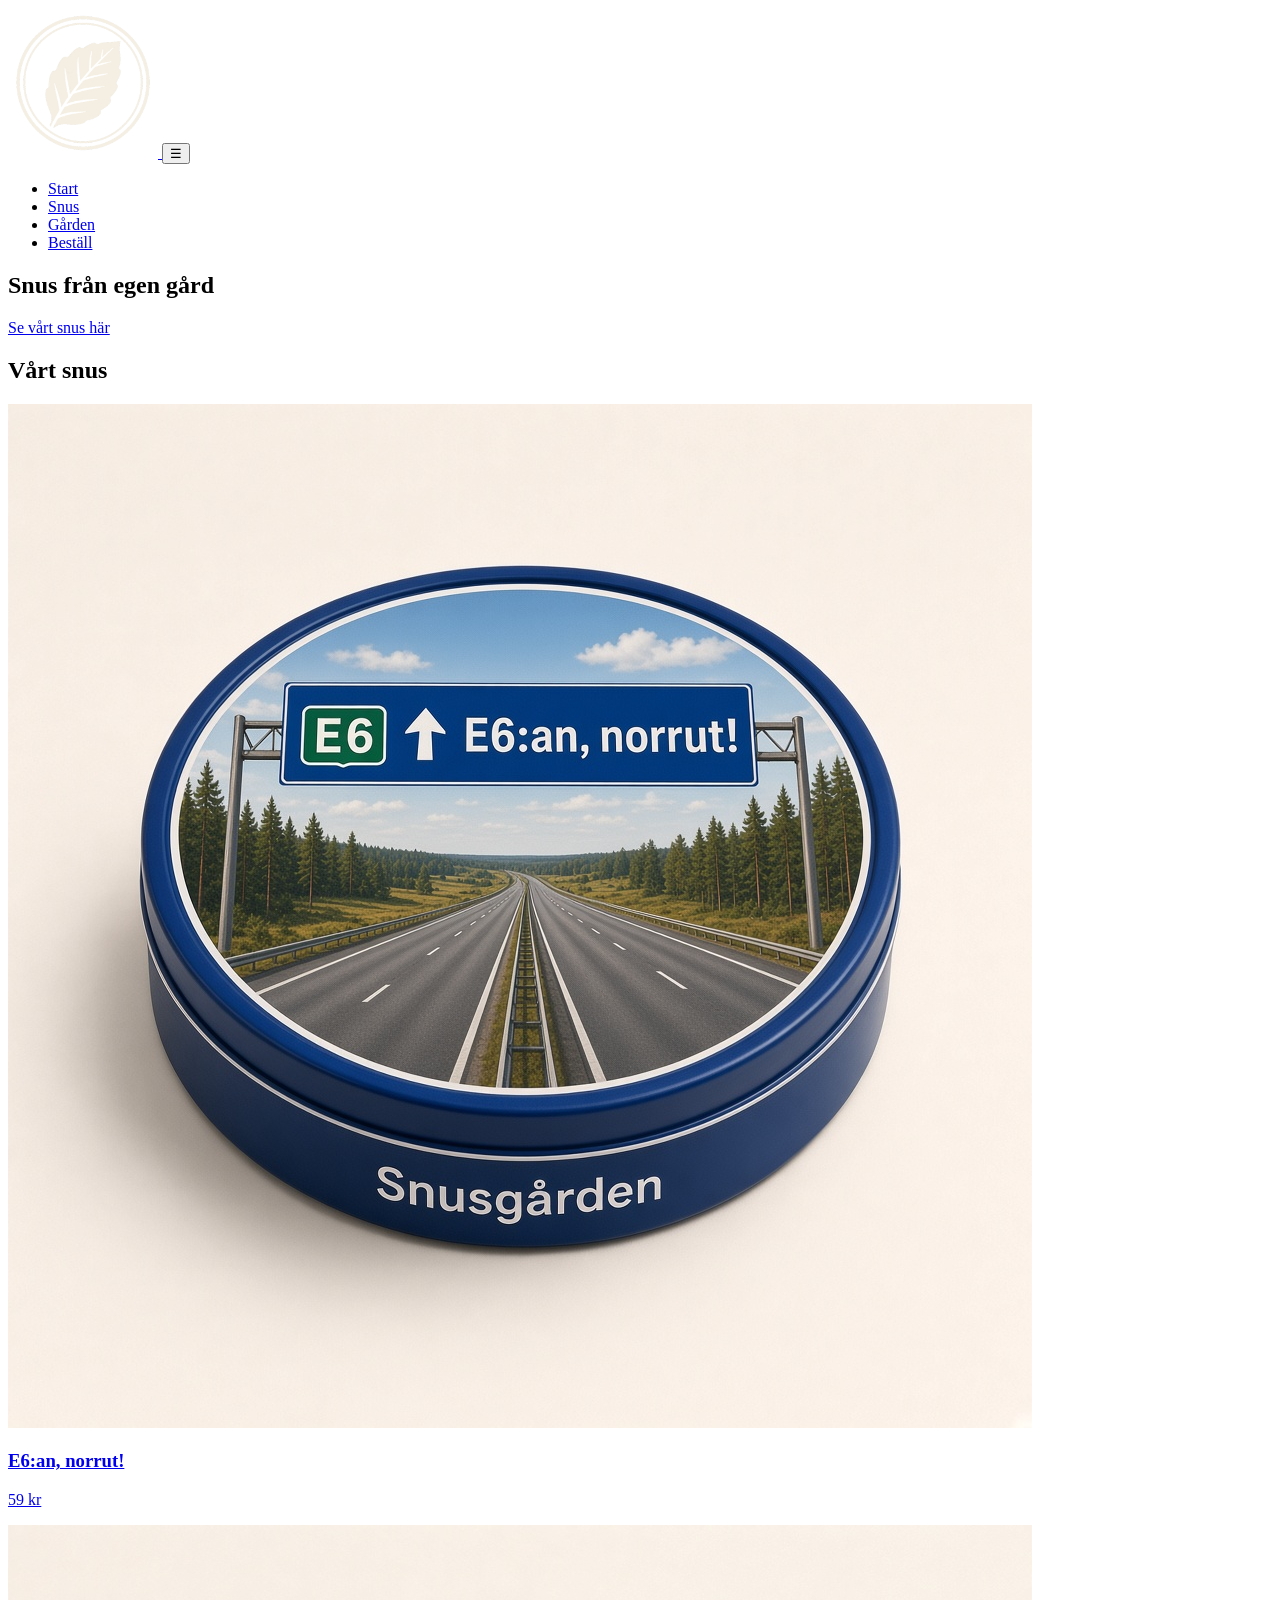
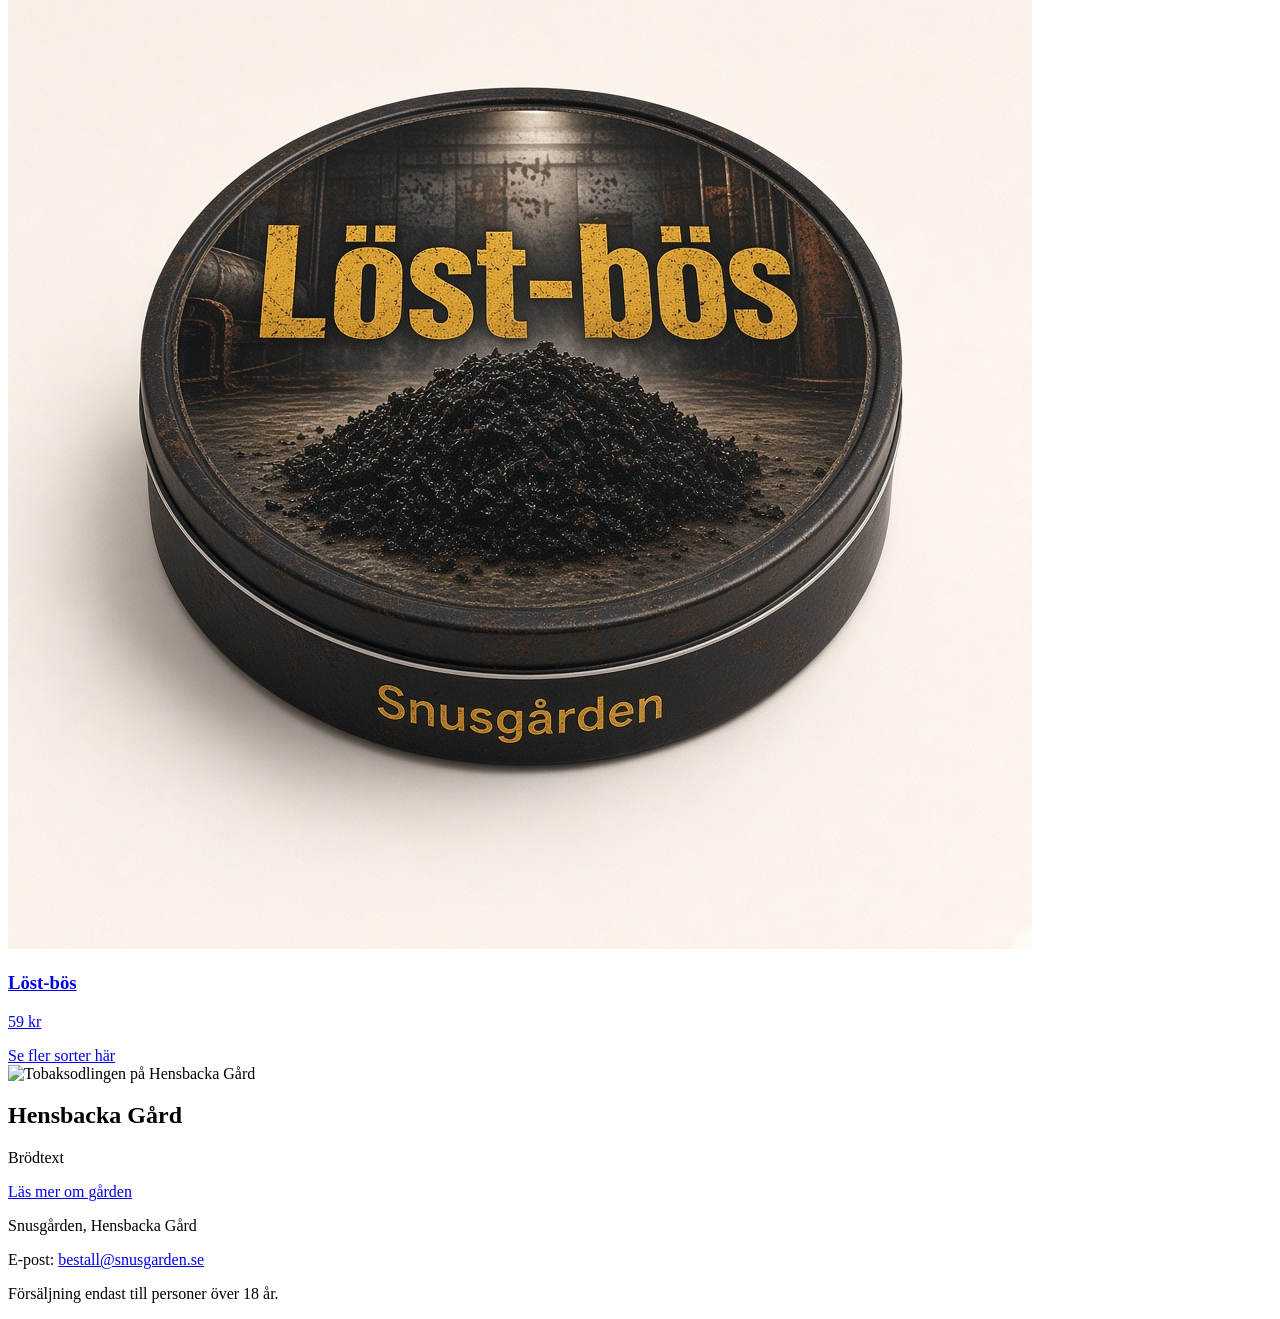
==== index.html @ ca563ef9 "Footer på plats." ====
<!DOCTYPE html>
<html lang="sv">
<head>
    <meta charset="UTF-8">
    <meta name="viewport" content="width=device-width, initial-scale=1.0">
    <title>Snusgården | Snus från egen gård</title>
    <link rel="stylesheet" href="css/style.css">
</head>
<body>
    <header>
        <a href="index.html">
            <img src="images/snusgarden-icon-light.png" alt="Snusgårdens logotyp" class="logo">
        </a>

        <button id="menu-btn" aria-label="Öppna meny" type="button">☰</button>

        <nav id="main-nav">
            <ul>
                <li><a href="index.html">Start</a></li>
                <li><a href="snus.html">Snus</a></li>
                <li><a href="garden.html">Gården</a></li>
                <li><a href="bestall.html">Beställ</a></li>
            </ul>
        </nav>
    </header>

    <main>
        <section class="hero">
            <h1>Snus från egen gård</h1>
            <a href="snus.html" class="btn">Se vårt snus här</a>
        </section>
        <section class="snus">
            <h2>Vårt snus</h2>
            <div class="kort-lista">
                <a href="snus.html" class="kort">
                    <img src="images/E6.jpg" alt="Snusdosa E6:an, norrut!">
                    <h3>E6:an, norrut!</h3>
                    <p>59 kr</p>
                </a>
                <a href="snus.html" class="kort">
                    <img src="images/lostbos.jpg" alt="Snusdosa Löst-bös">
                    <h3>Löst-bös</h3>
                    <p>59 kr</p>
                </a>
            </div>
            <a href="snus.html" class="btn">Se fler sorter här</a>
        </section>
        <section class="om-garden">
            <img src="images/gard.jpg" alt="Tobaksodlingen på Hensbacka Gård">
            <div class="om-text">
                <h2>Hensbacka Gård</h2>
                <p>Brödtext</p>
                <a href="garden.html" class="btn">Läs mer om gården</a>
            </div>
        </section>
    </main>

    <footer>
        <p>Snusgården, Hensbacka Gård</p>
        <p>E-post: <a href="mailto:bestall@snusgarden.se">bestall@snusgarden.se</a></p>
        <p>Försäljning endast till personer över 18 år.</p>
    </footer>

</body>
</html>
---- css/style.css ----
.logo {
    width: 150px;
}
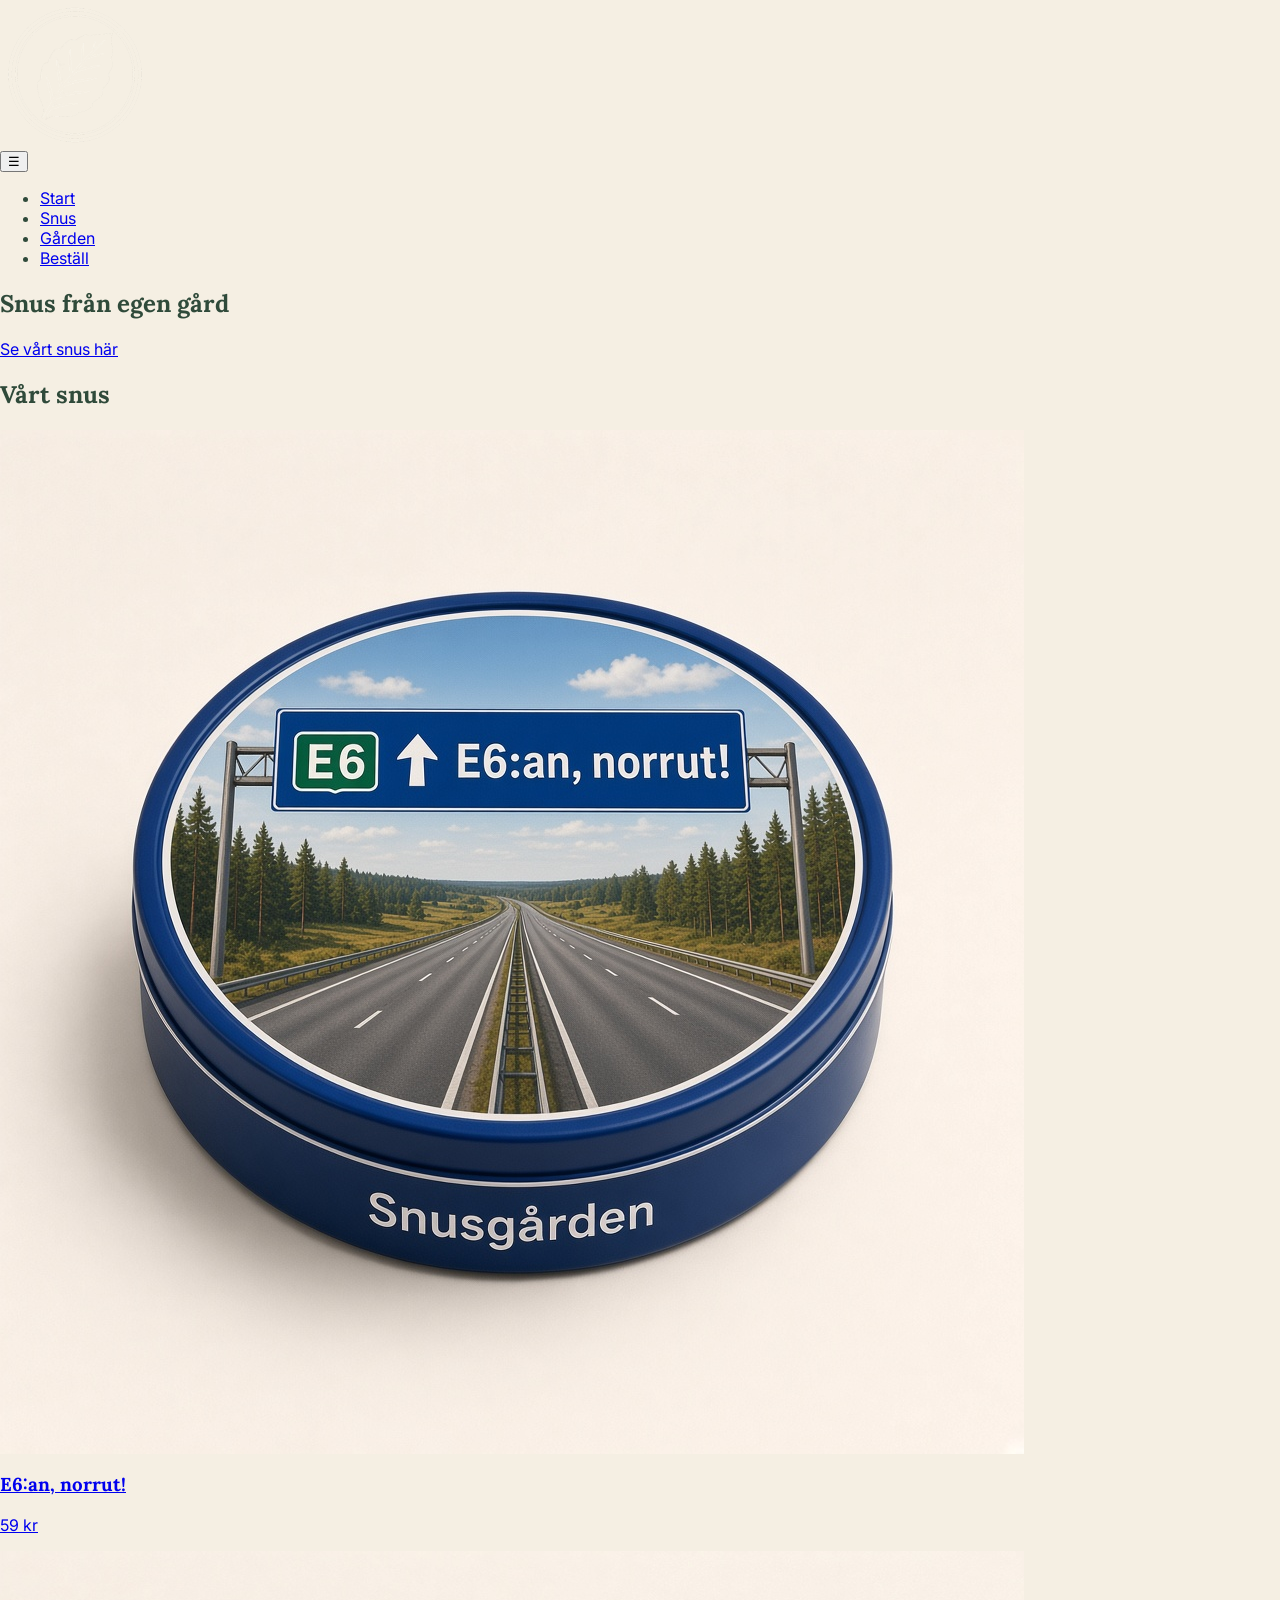
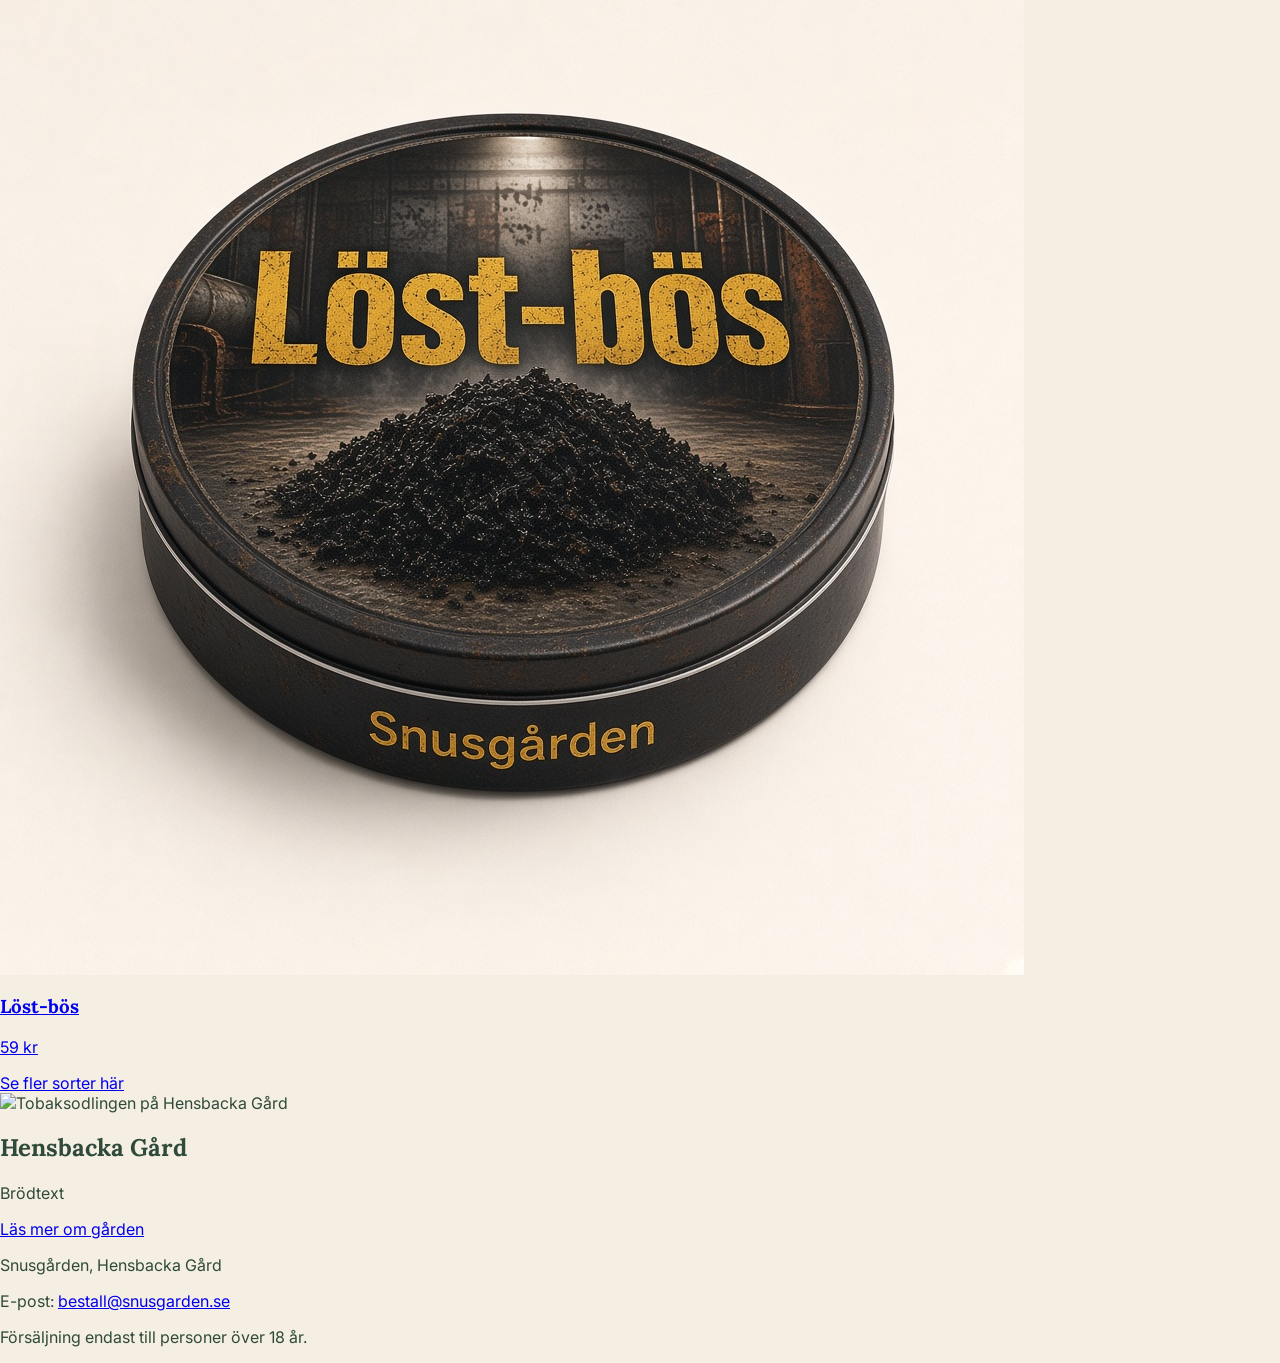
==== commit 16425789: "Typsnitt och grundfärger tillagt" ====
--- a/index.html
+++ b/index.html
@@ -5,6 +5,7 @@
     <meta name="viewport" content="width=device-width, initial-scale=1.0">
     <title>Snusgården | Snus från egen gård</title>
     <link rel="stylesheet" href="css/style.css">
+    <link href="https://fonts.googleapis.com/css2?family=Inter:wght@400;600&family=Lora:wght@600;700&display=swap" rel="stylesheet">
 </head>
 <body>
     <header>
--- a/css/style.css
+++ b/css/style.css
@@ -1,3 +1,23 @@
+* {
+    box-sizing: border-box;
+}
+
+body {
+    margin: 0;
+    font-family: "Inter", sans-serif;
+    background-color: #f5efe3;
+    color: #2f4a3a;
+}
+
+h1, h2, h3 {
+    font-family: "Lora", serif;
+}
+
+img {
+    max-width: 100%;
+    display: block;
+}
+
 .logo {
     width: 150px;
 }
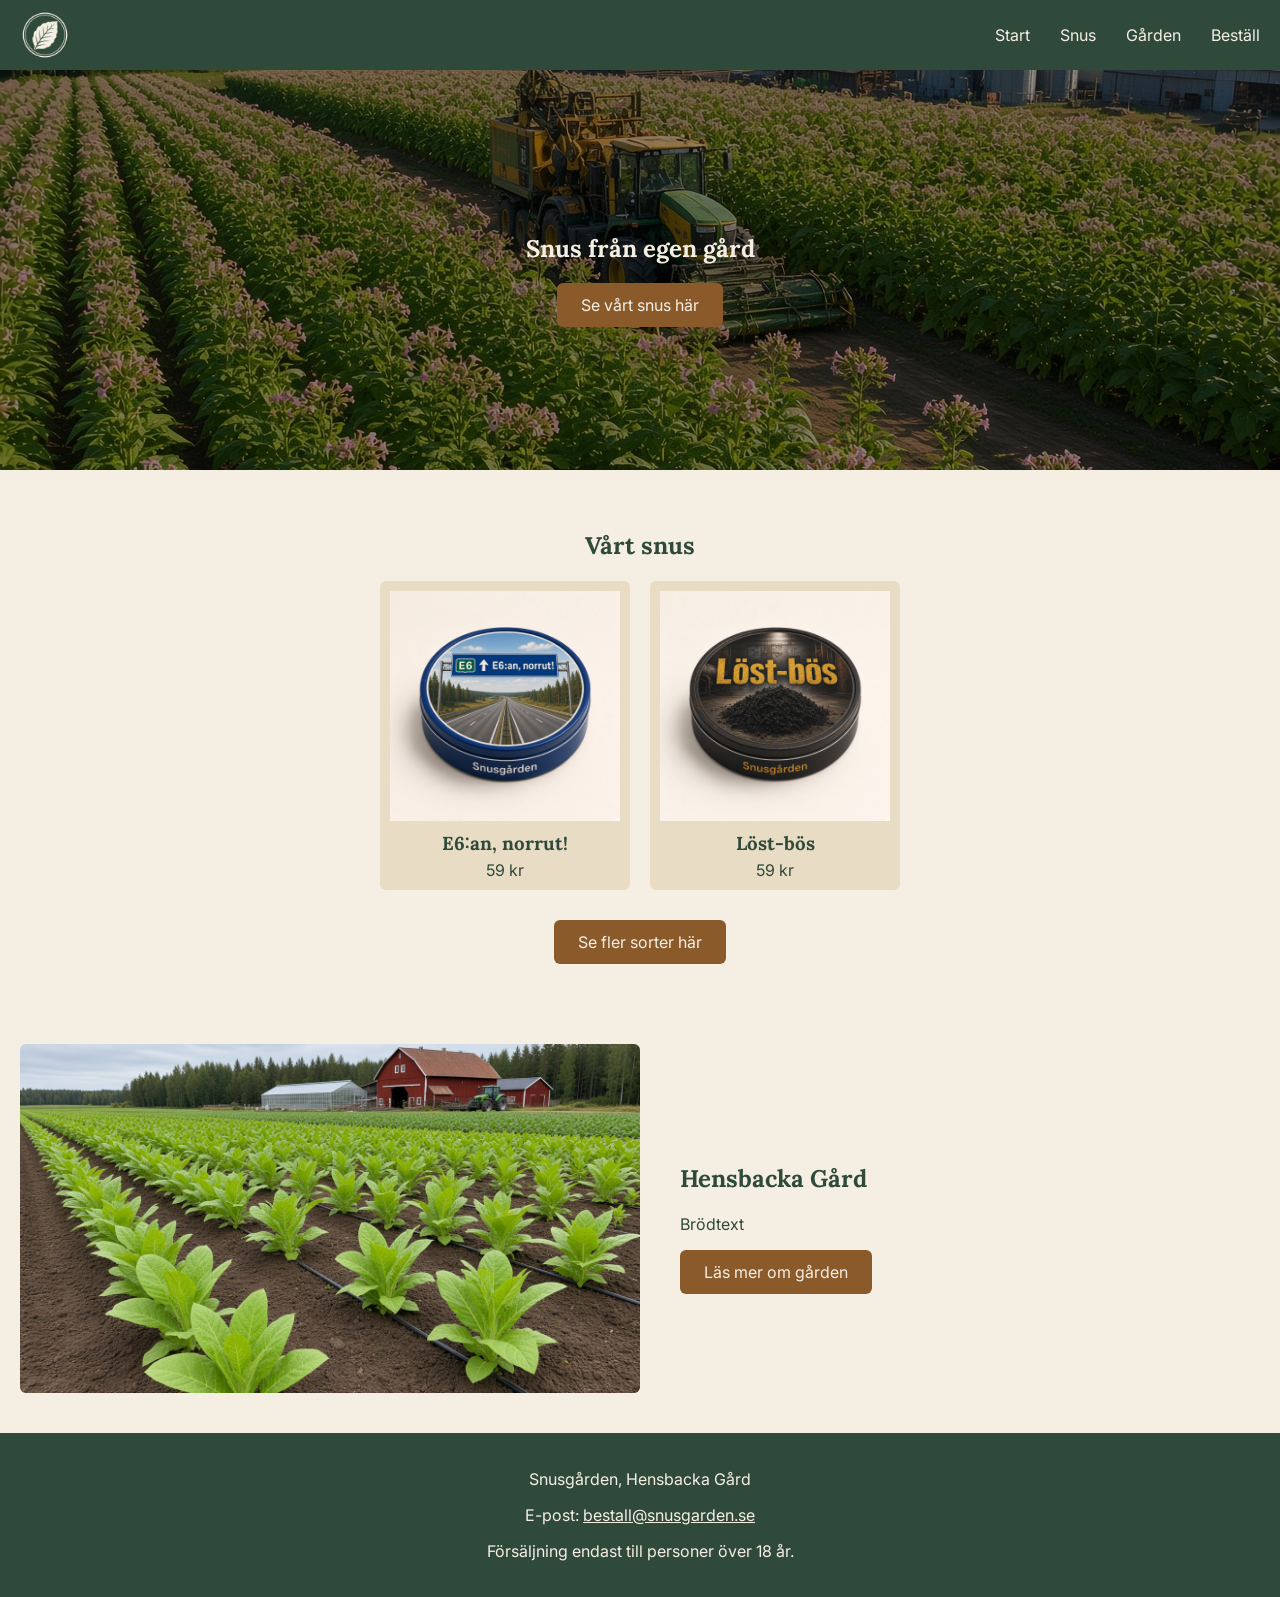
==== commit 55b8e337: "Ändrat estitiska  delar av sidan och lagt till media i css" ====
--- a/index.html
+++ b/index.html
@@ -4,8 +4,8 @@
     <meta charset="UTF-8">
     <meta name="viewport" content="width=device-width, initial-scale=1.0">
     <title>Snusgården | Snus från egen gård</title>
+    <link href="https://fonts.googleapis.com/css2?family=Inter:wght@400;600&family=Lora:wght@600;700&display=swap" rel="stylesheet">
     <link rel="stylesheet" href="css/style.css">
-    <link href="https://fonts.googleapis.com/css2?family=Inter:wght@400;600&family=Lora:wght@600;700&display=swap" rel="stylesheet">
 </head>
 <body>
     <header>
@@ -47,7 +47,7 @@
             <a href="snus.html" class="btn">Se fler sorter här</a>
         </section>
         <section class="om-garden">
-            <img src="images/gard.jpg" alt="Tobaksodlingen på Hensbacka Gård">
+            <img src="images/field-young-plants.jpg" alt="Tobaksodlingen på Hensbacka Gård">
             <div class="om-text">
                 <h2>Hensbacka Gård</h2>
                 <p>Brödtext</p>
--- a/css/style.css
+++ b/css/style.css
@@ -19,5 +19,140 @@
 }
 
 .logo {
-    width: 150px;
+    width: 50px;
+}
+
+header {
+    background-color: #2F4A3A;
+    display: flex;
+    justify-content: space-between;
+    align-items: center;
+    flex-wrap: wrap;
+    padding: 10px 20px;
+}
+
+#menu-btn {
+    background: none;
+    border: none;
+    color: #F5EFE3;
+    font-size: 2rem;
+    cursor: pointer;
+}
+
+#main-nav {
+    width: 100%;
+}
+
+#main-nav ul {
+    list-style: none;
+    margin: 0;
+    padding: 0;
+}
+
+#main-nav a {
+    display: block;
+    padding: 10px 0;
+    color: #F5EFE3;
+    text-decoration: none;
+}
+
+.hero {
+    background-image: linear-gradient(rgba(0, 0, 0, 0.4), rgba(0, 0, 0, 0.4)), url("../images/field-mature-harvest.jpg");
+    background-size: cover;
+    background-position: center;
+    min-height: 400px;
+    display: flex;
+    flex-direction: column;
+    justify-content: center;
+    align-items: center;
+    text-align: center;
+    padding: 20px;
+    color: #F5EFE3;
+}
+
+.btn {
+    display: inline-block;
+    background-color: #8B5A2B;
+    color: #F5EFE3;
+    padding: 12px 24px;
+    text-decoration: none;
+    border-radius: 6px;
+}
+
+.snus,
+.om-garden {
+    padding: 40px 20px;
+}
+
+.snus {
+    text-align: center;
+}
+
+.kort-lista {
+    display: flex;
+    justify-content: center;
+    gap: 20px;
+    margin-bottom: 30px;
+}
+
+.kort {
+    flex: 1;
+    max-width: 250px;
+    background-color: #E8DCC4;
+    padding: 10px;
+    border-radius: 6px;
+    color: #2F4A3A;
+    text-decoration: none;
+}
+
+.kort h3 {
+    margin: 10px 0 5px;
+}
+
+.kort p {
+    margin: 0;
+}
+
+.om-garden img {
+    border-radius: 6px;
+    margin-bottom: 20px;
+}
+
+footer {
+    background-color: #2F4A3A;
+    color: #F5EFE3;
+    text-align: center;
+    padding: 20px;
+}
+
+footer a {
+    color: #F5EFE3;
+}
+
+
+
+@media (min-width: 768px) {
+    #menu-btn {
+        display: none;
+    }
+
+    #main-nav {
+        width: auto;
+    }
+
+    #main-nav ul {
+        display: flex;
+        gap: 30px;
+    }
+
+    .om-garden {
+        display: flex;
+        align-items: center;
+        gap: 40px;
+    }
+
+    .om-garden img {
+        width: 50%;
+        margin-bottom: 0;
+    }
 }
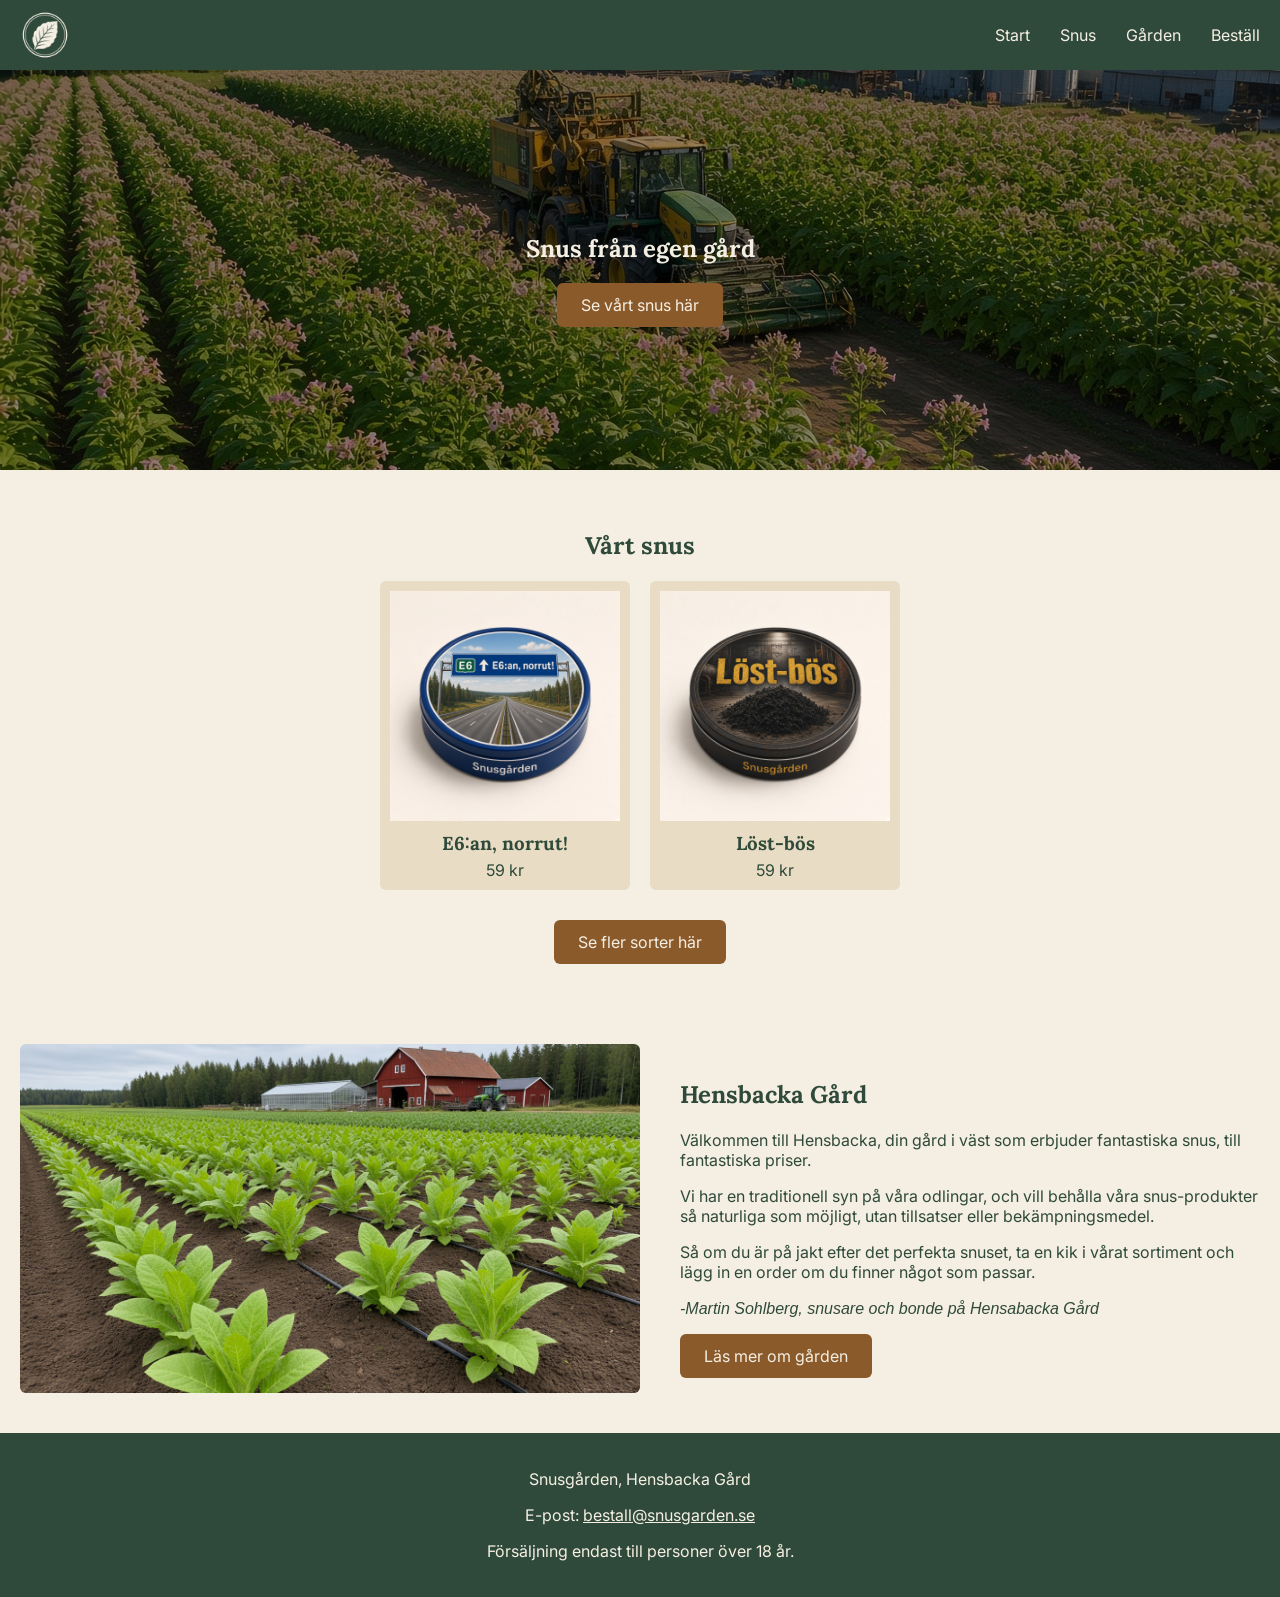
==== commit 17bfbe51: "Ok-check av beställningsformuläret" ====
--- a/index.html
+++ b/index.html
@@ -50,7 +50,10 @@
             <img src="images/field-young-plants.jpg" alt="Tobaksodlingen på Hensbacka Gård">
             <div class="om-text">
                 <h2>Hensbacka Gård</h2>
-                <p>Brödtext</p>
+                <p>Välkommen till Hensbacka, din gård i väst som erbjuder fantastiska snus, till fantastiska priser.</p>
+                <p>Vi har en traditionell syn på våra odlingar, och vill behålla våra snus-produkter så naturliga som möjligt, utan tillsatser eller bekämpningsmedel.</p>
+                <p>Så om du är på jakt efter det perfekta snuset, ta en kik i vårat sortiment och lägg in en order om du finner något som passar.</p>
+                <p><i>-Martin Sohlberg, snusare och bonde på Hensabacka Gård</i></p>
                 <a href="garden.html" class="btn">Läs mer om gården</a>
             </div>
         </section>
@@ -62,5 +65,7 @@
         <p>Försäljning endast till personer över 18 år.</p>
     </footer>
 
+    <script src="js/main.js"></script>
+
 </body>
 </html>
--- a/css/style.css
+++ b/css/style.css
@@ -41,6 +41,11 @@
 
 #main-nav {
     width: 100%;
+    display: none;
+}
+
+#main-nav.open {
+    display: block;
 }
 
 #main-nav ul {
@@ -129,7 +134,89 @@
     color: #F5EFE3;
 }
 
-
+.sortiment {
+    padding: 40px 20px;
+}
+
+.sortiment h1 {
+    text-align: center;
+}
+
+.produkt-grid {
+    display: grid;
+    grid-template-columns: 1fr;
+    gap: 20px;
+}
+
+.produkt {
+    background-color: #E8DCC4;
+    padding: 15px;
+    border-radius: 6px;
+}
+
+.pris {
+    font-weight: 600;
+    font-size: 1.2rem;
+}
+
+.filter {
+    display: flex;
+    justify-content: center;
+    gap: 10px;
+    margin-bottom: 30px;
+}
+
+.filter-btn {
+    background-color: #8B5A2B;
+    color: #F5EFE3;
+    border: none;
+    padding: 10px 20px;
+    border-radius: 6px;
+    font-family: inherit;
+    cursor: pointer;
+}
+
+.garden {
+    padding: 40px 20px;
+    max-width: 900px;
+    margin: 0 auto;
+}
+
+.bild-galleri {
+    display: grid;
+    grid-template-columns: 1fr;
+    gap: 15px;
+    margin: 20px 0;
+}
+
+.bild-galleri img {
+    border-radius: 6px;
+}
+
+.bestall {
+    padding: 40px 20px;
+    max-width: 500px;
+    margin: 0 auto;
+}
+
+#bestall-form {
+    display: flex;
+    flex-direction: column;
+    gap: 10px;
+}
+
+#bestall-form input,
+#bestall-form select {
+    padding: 8px;
+    font-family: inherit;
+    border: 1px solid #2F4A3A;
+    border-radius: 4px;
+}
+
+#felmeddelande {
+    color: #8B5A2B;
+    font-weight: 600;
+}
 
 @media (min-width: 768px) {
     #menu-btn {
@@ -138,6 +225,7 @@
 
     #main-nav {
         width: auto;
+        display: block;
     }
 
     #main-nav ul {
@@ -155,4 +243,18 @@
         width: 50%;
         margin-bottom: 0;
     }
+
+    .produkt-grid {
+        grid-template-columns: repeat(3, 1fr);
+    }
+
+    .produkt-grid {
+        grid-template-columns: repeat(3, 1fr);
+        max-width: 900px;
+        margin: 0 auto;
+    }
+
+    .bild-galleri {
+    grid-template-columns: repeat(2, 1fr);
+    }   
 }
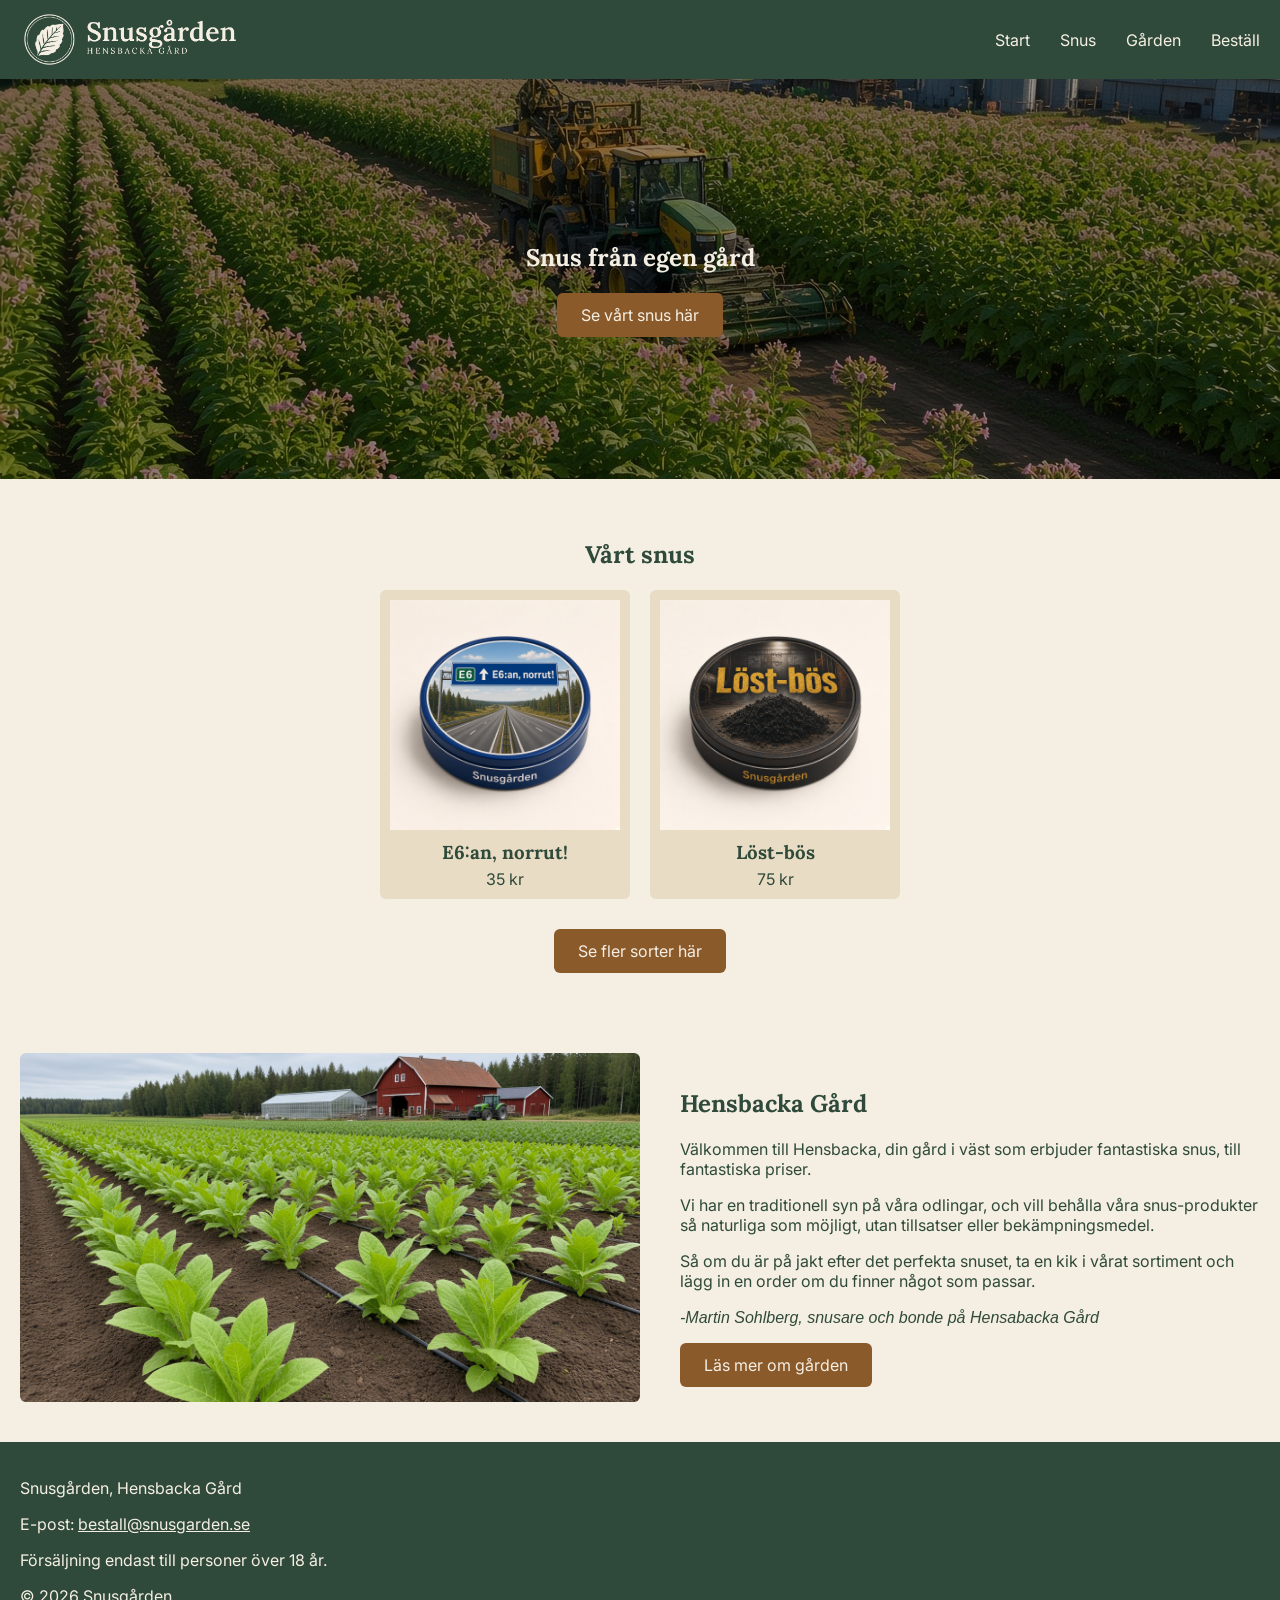
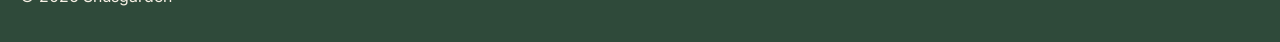
==== commit c5279750: "Flikikon, copyright, ny logga, och rensat bland oanvända bilder" ====
--- a/index.html
+++ b/index.html
@@ -4,13 +4,14 @@
     <meta charset="UTF-8">
     <meta name="viewport" content="width=device-width, initial-scale=1.0">
     <title>Snusgården | Snus från egen gård</title>
+    <link rel="icon" href="images/snusgarden-icon-dark.png" type="image/png">
     <link href="https://fonts.googleapis.com/css2?family=Inter:wght@400;600&family=Lora:wght@600;700&display=swap" rel="stylesheet">
     <link rel="stylesheet" href="css/style.css">
 </head>
 <body>
     <header>
         <a href="index.html">
-            <img src="images/snusgarden-icon-light.png" alt="Snusgårdens logotyp" class="logo">
+            <img src="images/snusgarden-logo-horizontal-light.png" alt="Snusgårdens logotyp" class="logo">
         </a>
 
         <button id="menu-btn" aria-label="Öppna meny" type="button">☰</button>
@@ -36,12 +37,12 @@
                 <a href="snus.html" class="kort">
                     <img src="images/E6.jpg" alt="Snusdosa E6:an, norrut!">
                     <h3>E6:an, norrut!</h3>
-                    <p>59 kr</p>
+                    <p>35 kr</p>
                 </a>
                 <a href="snus.html" class="kort">
                     <img src="images/lostbos.jpg" alt="Snusdosa Löst-bös">
                     <h3>Löst-bös</h3>
-                    <p>59 kr</p>
+                    <p>75 kr</p>
                 </a>
             </div>
             <a href="snus.html" class="btn">Se fler sorter här</a>
@@ -63,6 +64,7 @@
         <p>Snusgården, Hensbacka Gård</p>
         <p>E-post: <a href="mailto:bestall@snusgarden.se">bestall@snusgarden.se</a></p>
         <p>Försäljning endast till personer över 18 år.</p>
+        <p>&copy; 2026 Snusgården</p>
     </footer>
 
     <script src="js/main.js"></script>
--- a/css/style.css
+++ b/css/style.css
@@ -19,7 +19,7 @@
 }
 
 .logo {
-    width: 50px;
+    width: 220px;
 }
 
 header {
@@ -126,7 +126,7 @@
 footer {
     background-color: #2F4A3A;
     color: #F5EFE3;
-    text-align: center;
+    text-align: left;
     padding: 20px;
 }
 
@@ -246,10 +246,6 @@
 
     .produkt-grid {
         grid-template-columns: repeat(3, 1fr);
-    }
-
-    .produkt-grid {
-        grid-template-columns: repeat(3, 1fr);
         max-width: 900px;
         margin: 0 auto;
     }
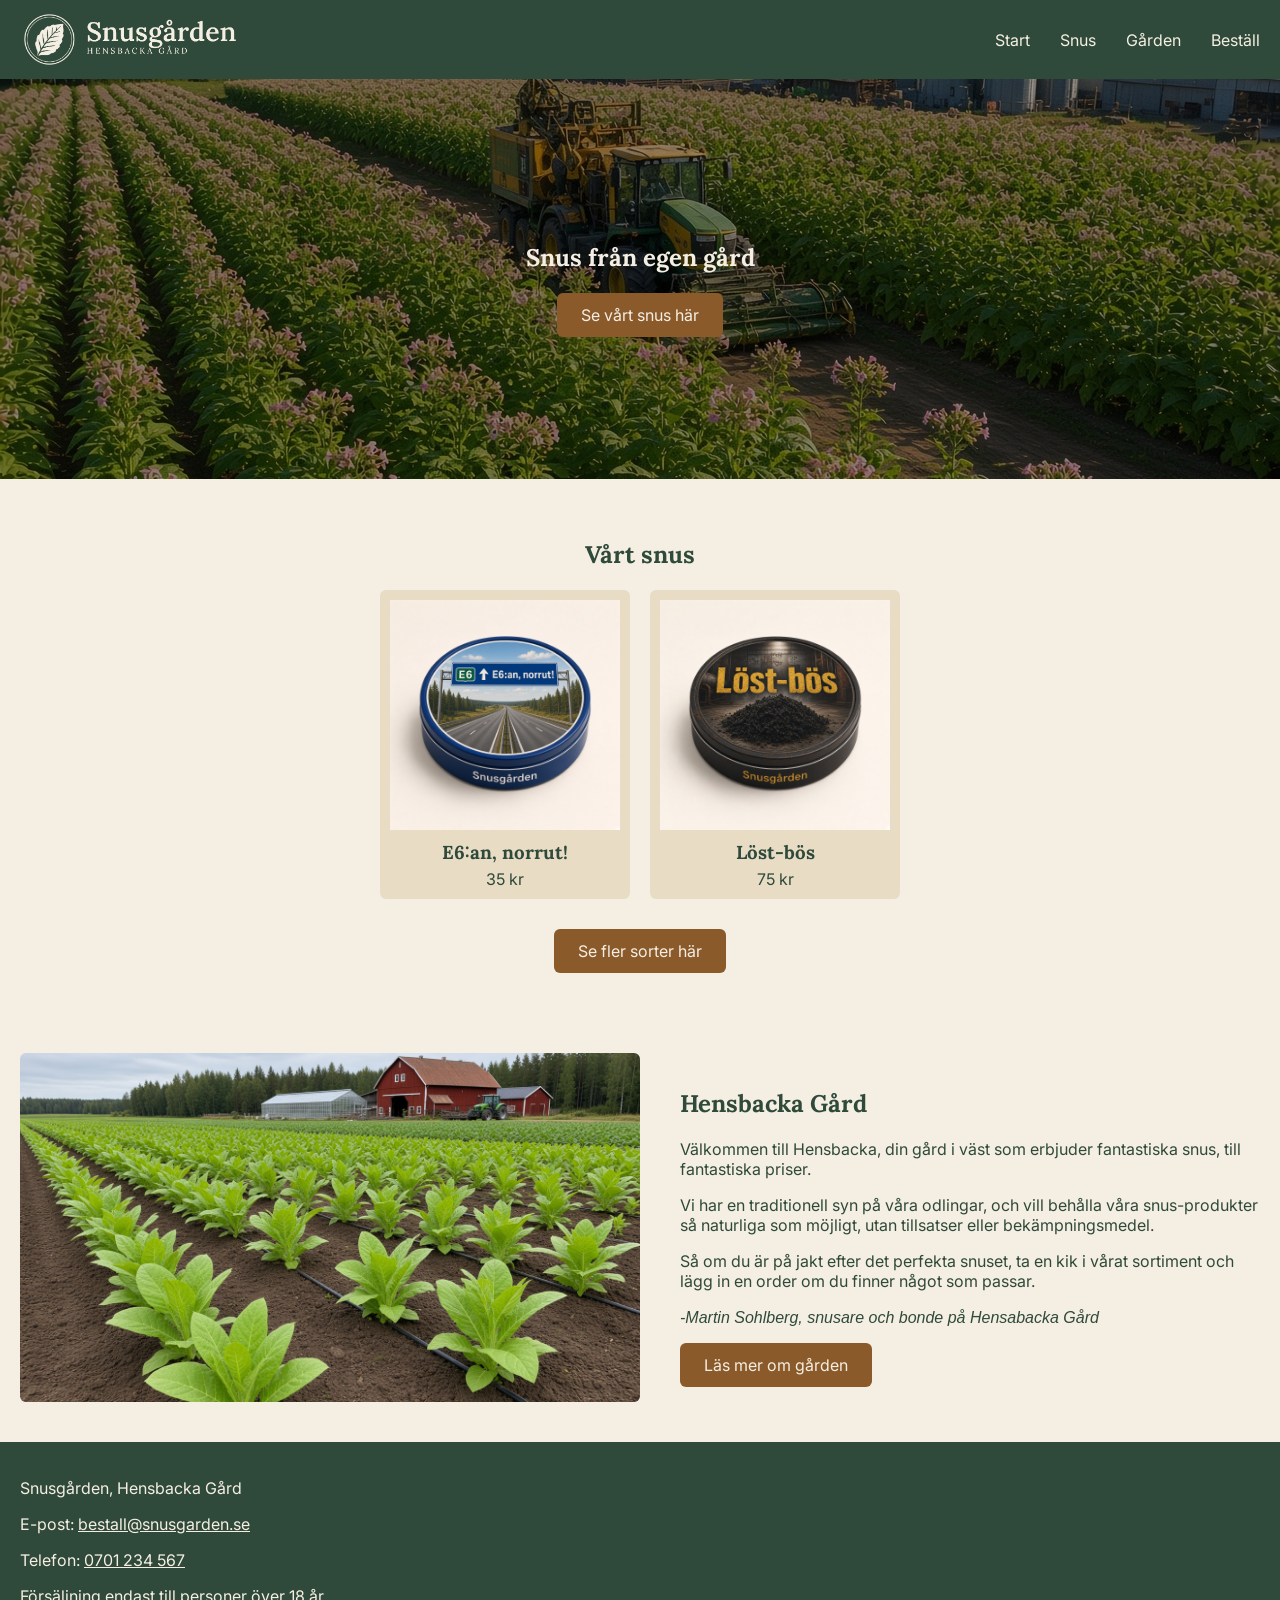
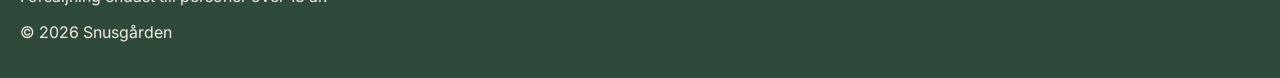
==== commit 67fc730a: "Lagt till kommentarer och telefonnummer." ====
--- a/index.html
+++ b/index.html
@@ -63,6 +63,7 @@
     <footer>
         <p>Snusgården, Hensbacka Gård</p>
         <p>E-post: <a href="mailto:bestall@snusgarden.se">bestall@snusgarden.se</a></p>
+        <p>Telefon: <a href="tel>0701234567">0701 234 567</a></p>
         <p>Försäljning endast till personer över 18 år.</p>
         <p>&copy; 2026 Snusgården</p>
     </footer>
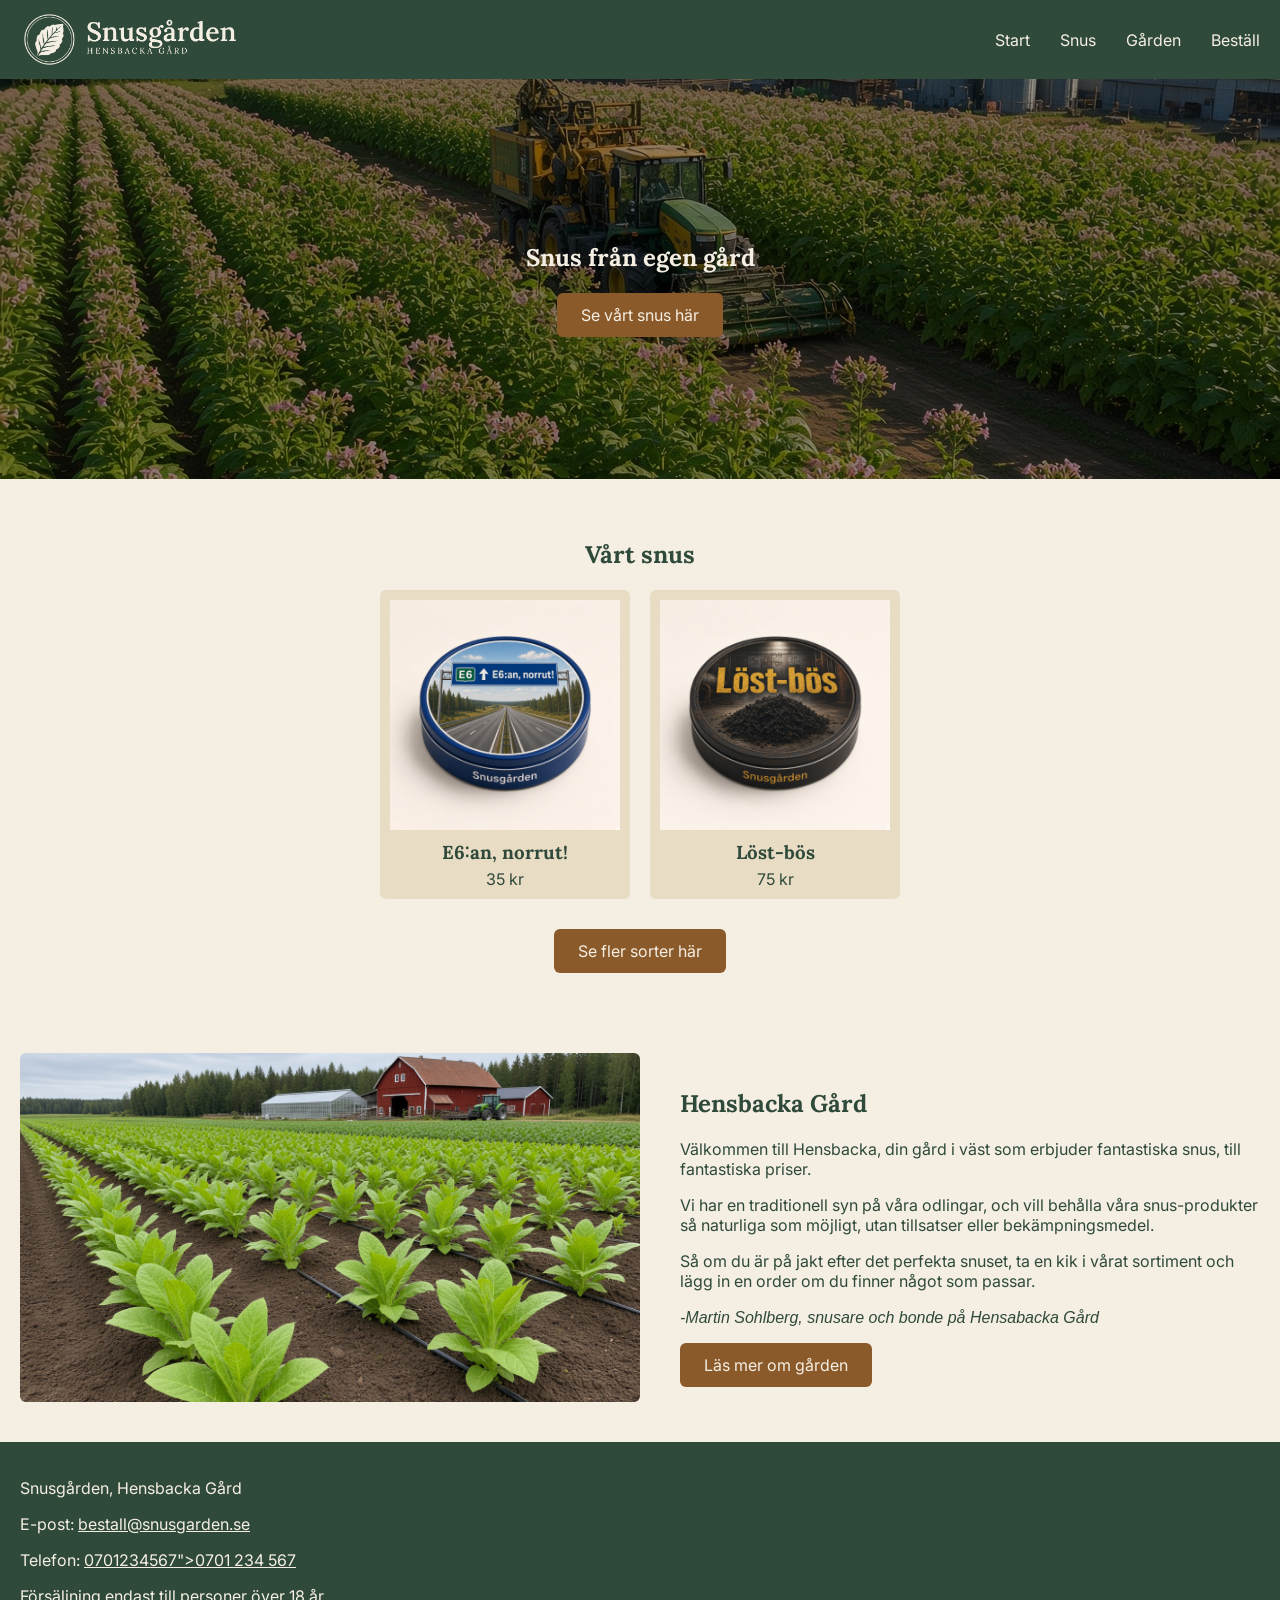
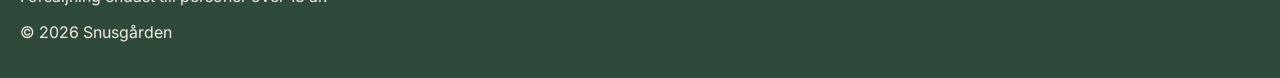
==== commit 041ce2ea: "Rättade till telefonlänken i footern" ====
--- a/index.html
+++ b/index.html
@@ -63,7 +63,7 @@
     <footer>
         <p>Snusgården, Hensbacka Gård</p>
         <p>E-post: <a href="mailto:bestall@snusgarden.se">bestall@snusgarden.se</a></p>
-        <p>Telefon: <a href="tel>0701234567">0701 234 567</a></p>
+        <p>Telefon: <a href="tel">0701234567">0701 234 567</a></p>
         <p>Försäljning endast till personer över 18 år.</p>
         <p>&copy; 2026 Snusgården</p>
     </footer>
--- a/css/style.css
+++ b/css/style.css
@@ -251,6 +251,6 @@
     }
 
     .bild-galleri {
-    grid-template-columns: repeat(2, 1fr);
+        grid-template-columns: repeat(2, 1fr);
     }   
 }
